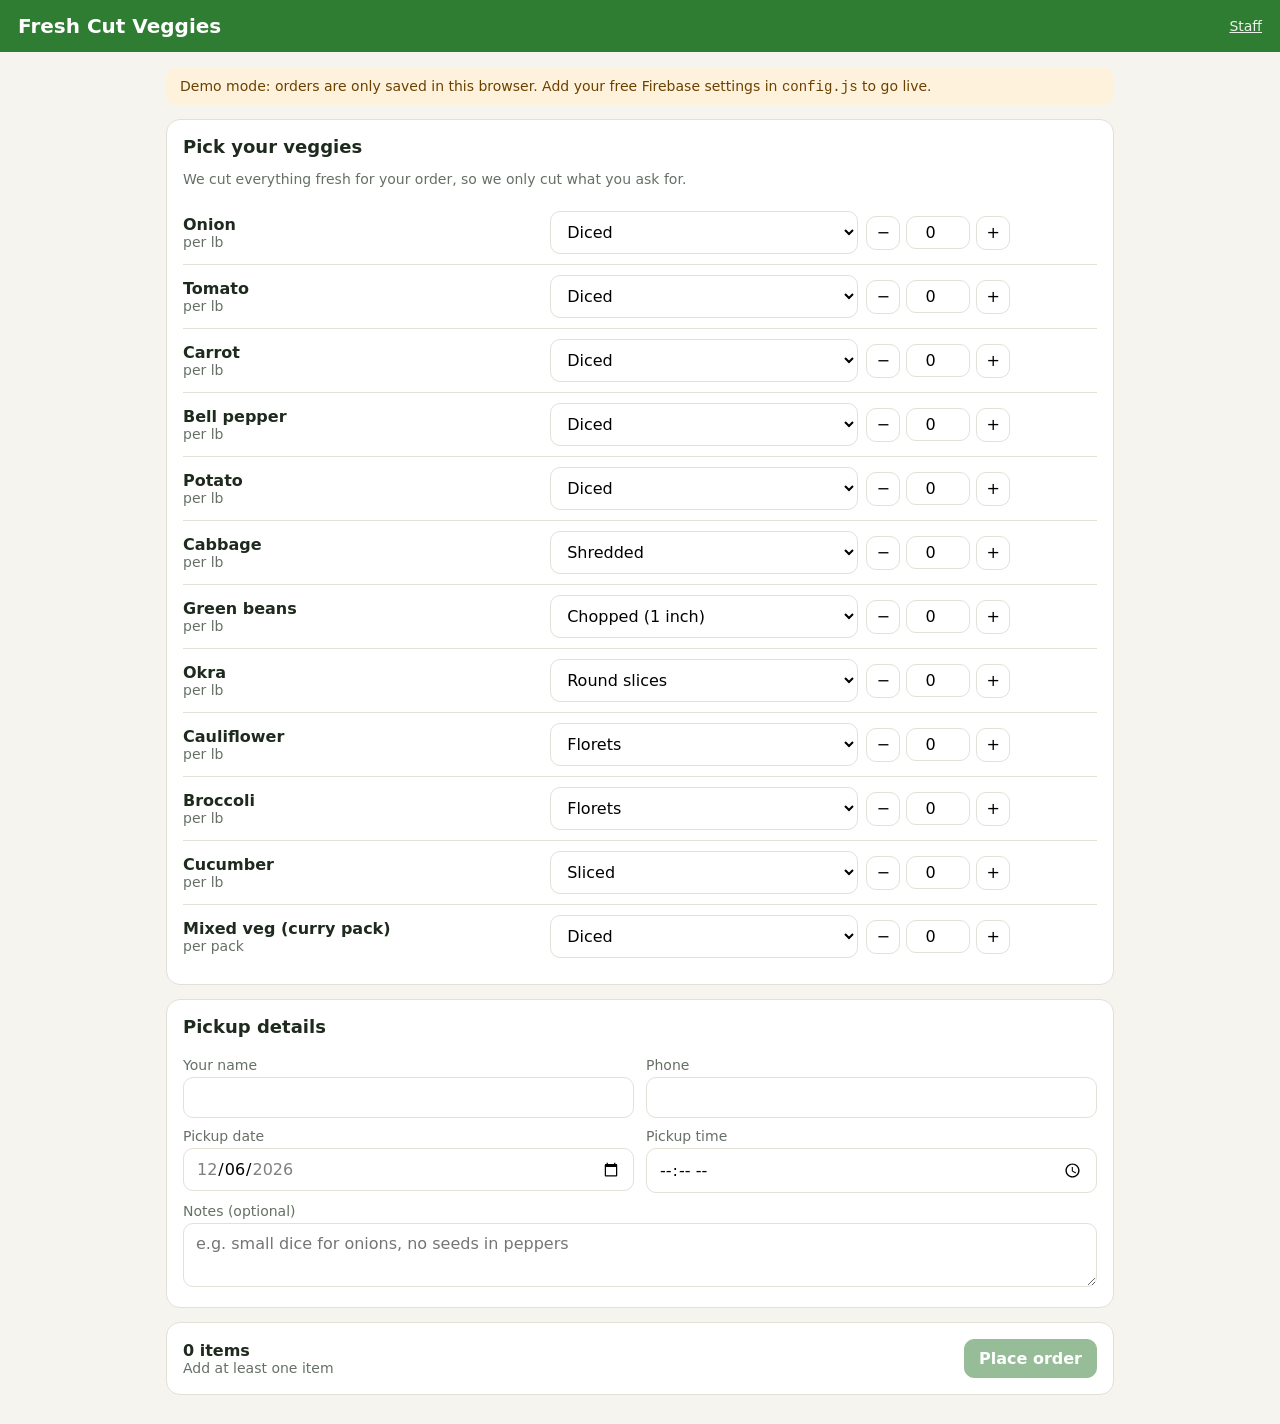
==== index.html @ 7a9d98bd "Fresh Cut Veggies order app" ====
<!DOCTYPE html>
<html lang="en">
<head>
<meta charset="utf-8">
<meta name="viewport" content="width=device-width,initial-scale=1">
<title>Order Fresh Cut Veggies</title>
<link rel="stylesheet" href="style.css">
</head>
<body>
<header>
  <h1 id="shopName">Fresh Cut Veggies</h1>
  <a href="kitchen.html">Staff</a>
</header>
<main>
  <div id="demo" class="banner hidden">Demo mode: orders are only saved in this browser. Add your free Firebase settings in <code>config.js</code> to go live.</div>

  <!-- ORDER FORM -->
  <section id="formView">
    <div class="card">
      <h2>Pick your veggies</h2>
      <p class="muted">We cut everything fresh for your order, so we only cut what you ask for.</p>
      <div id="menu"></div>
    </div>

    <div class="card">
      <h2>Pickup details</h2>
      <div class="row">
        <div><label for="name">Your name</label><input id="name" maxlength="60" autocomplete="name"></div>
        <div><label for="phone">Phone</label><input id="phone" maxlength="20" inputmode="tel" autocomplete="tel"></div>
      </div>
      <div class="row">
        <div><label for="date">Pickup date</label><input id="date" type="date"></div>
        <div><label for="time">Pickup time</label><input id="time" type="time" step="900"></div>
      </div>
      <label for="notes">Notes (optional)</label>
      <textarea id="notes" maxlength="300" placeholder="e.g. small dice for onions, no seeds in peppers"></textarea>
    </div>

    <div class="card total">
      <div><b id="count">0 items</b><div class="muted" id="hint">Add at least one item</div></div>
      <button class="primary" id="submit" disabled>Place order</button>
    </div>
    <div class="err" id="err"></div>
  </section>

  <!-- CONFIRMATION / STATUS -->
  <section id="statusView" class="hidden">
    <div class="card" style="text-align:center">
      <p class="muted">Your pickup code</p>
      <div class="code" id="code">----</div>
      <p><span class="pill" id="status">New</span></p>
      <p id="when" class="muted"></p>
      <p class="muted">Keep this page open or bookmark it to see when your order is ready.</p>
    </div>
    <div class="card">
      <h2>Your order</h2>
      <ul id="summary"></ul>
      <div class="actions" style="display:flex;gap:8px;flex-wrap:wrap">
        <button class="danger" id="cancel">Cancel order</button>
        <button id="another">Place another order</button>
      </div>
    </div>
  </section>
</main>

<script type="module">
import * as S from "./store.js";
import { SHOP } from "./config.js";

const $ = id => document.getElementById(id);
const LABEL = { new: "Received", prepping: "Being cut", ready: "Ready for pickup", done: "Picked up", cancelled: "Cancelled" };
let menu = [], cart = {}; // key "i|cut" -> qty

await S.init();
if (S.getMode() === "demo") $("demo").classList.remove("hidden");
$("shopName").textContent = SHOP.name;
document.title = "Order – " + SHOP.name;

// date limits
const today = new Date();
const max = new Date(); max.setDate(max.getDate() + SHOP.maxDaysAhead);
$("date").min = S.todayStr(today); $("date").max = S.todayStr(max); $("date").value = S.todayStr(today);
$("time").min = SHOP.openTime; $("time").max = SHOP.closeTime;

// restore customer's details
try { const me = JSON.parse(localStorage.getItem("cv_me") || "{}"); $("name").value = me.name || ""; $("phone").value = me.phone || ""; } catch {}

// if an order id is in the URL, show its status
const existing = location.hash.slice(1);
if (existing) showStatus(existing); else loadMenu();

async function loadMenu() {
  menu = (await S.getMenu()).filter(m => m.available !== false);
  const box = $("menu");
  box.innerHTML = "";
  if (!menu.length) { box.innerHTML = '<p class="muted">No items available right now.</p>'; return; }
  menu.forEach((m, i) => {
    const row = document.createElement("div");
    row.className = "veg";
    const name = document.createElement("div");
    name.innerHTML = `<div class="name"></div><div class="muted">per ${m.unit}</div>`;
    name.querySelector(".name").textContent = m.name;
    const cut = document.createElement("select");
    cut.setAttribute("aria-label", m.name + " cut");
    m.cuts.forEach(c => { const o = document.createElement("option"); o.textContent = c; cut.appendChild(o); });
    const q = document.createElement("div");
    q.className = "qty";
    const step = m.unit === "lb" ? 0.5 : 1;
    q.innerHTML = `<button type="button" aria-label="less">−</button><input type="number" min="0" step="${step}" value="0" aria-label="${m.name} quantity"><button type="button" aria-label="more">+</button>`;
    const [minus, input, plus] = q.children;
    let lastKey = `${i}|${cut.value}`;
    const sync = () => {
      let v = Math.max(0, Math.round((parseFloat(input.value) || 0) / step) * step);
      input.value = v;
      delete cart[lastKey];
      lastKey = `${i}|${cut.value}`;
      if (v > 0) cart[lastKey] = v;
      updateTotal();
    };
    minus.onclick = () => { input.value = (parseFloat(input.value) || 0) - step; sync(); };
    plus.onclick = () => { input.value = (parseFloat(input.value) || 0) + step; sync(); };
    input.onchange = sync; cut.onchange = sync;
    row.append(name, cut, q);
    box.appendChild(row);
  });
}

function updateTotal() {
  const n = Object.keys(cart).length;
  $("count").textContent = n === 1 ? "1 item" : `${n} items`;
  $("hint").textContent = n ? "We'll start cutting when we receive it" : "Add at least one item";
  $("submit").disabled = n === 0;
}

function validate() {
  const name = $("name").value.trim(), phone = $("phone").value.trim();
  const date = $("date").value, time = $("time").value;
  if (!name) return "Please enter your name.";
  if (phone.replace(/\D/g, "").length < 7) return "Please enter a phone number we can call.";
  if (!date || !time) return "Please choose a pickup date and time.";
  if (time < SHOP.openTime || time > SHOP.closeTime) return `Pickup time must be between ${SHOP.openTime} and ${SHOP.closeTime}.`;
  const when = new Date(`${date}T${time}`);
  if (when - new Date() < SHOP.minLeadMinutes * 60000) return `Please give us at least ${SHOP.minLeadMinutes} minutes to cut your order.`;
  return null;
}

$("submit").onclick = async () => {
  const e = validate();
  $("err").textContent = e || "";
  if (e) return;
  $("submit").disabled = true; $("submit").textContent = "Sending…";
  const items = Object.entries(cart).map(([k, qty]) => {
    const [i, cut] = [Number(k.split("|")[0]), k.split("|").slice(1).join("|")];
    return { veg: menu[i].name, cut, qty, unit: menu[i].unit };
  });
  const order = {
    name: $("name").value.trim(), phone: $("phone").value.trim(),
    pickupDate: $("date").value, pickupTime: $("time").value,
    notes: $("notes").value.trim(), items
  };
  try {
    localStorage.setItem("cv_me", JSON.stringify({ name: order.name, phone: order.phone }));
    try { if ("Notification" in window && Notification.permission === "default") Notification.requestPermission(); } catch {}
    const { id, code } = await S.placeOrder(order);
    S.notifyOwner({ ...order, code }, id);
    location.hash = id;
    showStatus(id);
  } catch (err) {
    $("err").textContent = "Couldn't send your order. Please try again or call the store.";
    $("submit").disabled = false; $("submit").textContent = "Place order";
  }
};

let unwatch = null;
function showStatus(id) {
  $("formView").classList.add("hidden");
  $("statusView").classList.remove("hidden");
  unwatch && unwatch();
  let lastStatus = null;
  unwatch = S.watchOrder(id, o => {
    if (o && lastStatus && lastStatus !== "ready" && o.status === "ready") {
      document.title = "✅ Ready – " + SHOP.name;
      try { new Notification("Your cut veggies are ready!", { body: `Pickup code ${o.code}` }); } catch {}
      try { navigator.vibrate && navigator.vibrate(200); } catch {}
    }
    if (o) lastStatus = o.status;
    if (!o) { $("code").textContent = "----"; $("status").textContent = "Order not found"; $("status").className = "pill s-cancelled"; $("cancel").classList.add("hidden"); return; }
    $("code").textContent = o.code;
    $("status").textContent = LABEL[o.status] || o.status;
    $("status").className = "pill s-" + o.status;
    $("when").textContent = `Pickup ${o.pickupDate} at ${o.pickupTime} · ${o.name}`;
    const ul = $("summary"); ul.innerHTML = "";
    o.items.forEach(it => { const li = document.createElement("li"); li.textContent = `${it.veg} – ${it.cut} – ${it.qty} ${it.unit}`; ul.appendChild(li); });
    if (o.notes) { const li = document.createElement("li"); li.textContent = "Note: " + o.notes; ul.appendChild(li); }
    $("cancel").classList.toggle("hidden", o.status !== "new");
  });
  $("cancel").onclick = async () => {
    $("cancel").disabled = true;
    try { await S.cancelOrder(id); } catch { $("cancel").disabled = false; }
  };
}

$("another").onclick = () => { history.replaceState(null, "", location.pathname); location.reload(); };
</script>
</body>
</html>
---- style.css ----
:root{
  --bg:#f6f4ee; --card:#fff; --ink:#1f2a1f; --muted:#667066; --line:#e3e0d6;
  --green:#2f7d32; --green-2:#e7f2e3; --amber:#b26a00; --amber-2:#fff2dc;
  --blue:#1f5fa8; --blue-2:#e5effb; --red:#b3261e; --red-2:#fbe9e7; --r:14px;
}
*{box-sizing:border-box}
body{margin:0;font-family:system-ui,-apple-system,"Segoe UI",Roboto,sans-serif;background:var(--bg);color:var(--ink);font-size:16px}
header{background:var(--green);color:#fff;padding:14px 18px;display:flex;align-items:center;justify-content:space-between;gap:12px;flex-wrap:wrap}
header h1{font-size:20px;margin:0}
header a,header button.link{color:#fff;opacity:.9;font-size:14px;background:none;border:0;cursor:pointer;text-decoration:underline}
main{max-width:980px;margin:0 auto;padding:16px}
.card{background:var(--card);border:1px solid var(--line);border-radius:var(--r);padding:16px;margin-bottom:14px}
h2{font-size:18px;margin:0 0 10px}
label{display:block;font-size:14px;color:var(--muted);margin:10px 0 4px}
input,select,textarea{width:100%;padding:10px 12px;border:1px solid var(--line);border-radius:10px;font:inherit;background:#fff}
textarea{min-height:64px}
.row{display:grid;grid-template-columns:1fr 1fr;gap:12px}
@media (max-width:620px){.row{grid-template-columns:1fr}}
button{font:inherit;cursor:pointer;border-radius:10px;border:1px solid var(--line);background:#fff;padding:9px 14px}
button.primary{background:var(--green);color:#fff;border-color:var(--green);font-weight:600}
button.danger{color:var(--red);border-color:#e9c4c0}
a.btnlink{display:inline-block;text-decoration:none;color:var(--ink);border:1px solid var(--line);border-radius:10px;padding:9px 14px;background:#fff}
button:disabled{opacity:.5;cursor:not-allowed}
.muted{color:var(--muted);font-size:14px}
.banner{padding:10px 14px;border-radius:10px;background:var(--amber-2);color:#6b4100;font-size:14px;margin-bottom:14px}
.veg{display:grid;grid-template-columns:1.4fr 1.2fr .9fr;gap:8px;align-items:center;padding:10px 0;border-bottom:1px solid var(--line)}
.veg:last-child{border-bottom:0}
.veg .name{font-weight:600}
.qty{display:flex;align-items:center;gap:6px}
.qty button{width:34px;height:34px;padding:0}
.qty input{width:64px;text-align:center;padding:6px}
.total{display:flex;justify-content:space-between;align-items:center;gap:12px;flex-wrap:wrap}
.pill{display:inline-block;padding:3px 10px;border-radius:999px;font-size:13px;font-weight:600}
.s-new{background:var(--amber-2);color:var(--amber)}
.s-prepping{background:var(--blue-2);color:var(--blue)}
.s-ready{background:var(--green-2);color:var(--green)}
.s-done{background:#eee;color:#555}
.s-cancelled{background:var(--red-2);color:var(--red)}
.code{font-size:40px;font-weight:800;letter-spacing:6px;color:var(--green)}
.err{color:var(--red);font-size:14px;margin-top:8px}
/* kitchen */
.toolbar{display:flex;gap:10px;align-items:end;flex-wrap:wrap}
.toolbar>div{min-width:160px}
.stats{display:grid;grid-template-columns:repeat(4,1fr);gap:10px}
.stat{background:var(--card);border:1px solid var(--line);border-radius:var(--r);padding:12px}
.stat b{display:block;font-size:26px}
@media (max-width:620px){.stats{grid-template-columns:repeat(2,1fr)}}
table{width:100%;border-collapse:collapse}
th,td{text-align:left;padding:8px;border-bottom:1px solid var(--line);font-size:15px}
th{color:var(--muted);font-weight:600;font-size:13px}
td.num{font-weight:700;font-variant-numeric:tabular-nums}
.order{border:1px solid var(--line);border-radius:12px;padding:12px;margin-bottom:10px;background:#fff}
.order.flash{animation:flash 1.2s ease 3}
@keyframes flash{50%{background:var(--amber-2)}}
.order .top{display:flex;justify-content:space-between;gap:8px;flex-wrap:wrap;align-items:center}
.order ul{margin:8px 0;padding-left:18px}
.order .actions{display:flex;gap:8px;flex-wrap:wrap}
.tabs{display:flex;gap:6px;flex-wrap:wrap;margin-bottom:10px}
.tabs button.on{background:var(--ink);color:#fff;border-color:var(--ink)}
.toast{position:fixed;right:16px;bottom:16px;background:var(--ink);color:#fff;padding:12px 16px;border-radius:12px;box-shadow:0 6px 20px rgba(0,0,0,.2);display:none;z-index:9}
.menu-row{display:grid;grid-template-columns:1.2fr .6fr 2fr auto auto;gap:8px;align-items:center;margin-bottom:8px}
@media (max-width:720px){.menu-row{grid-template-columns:1fr 1fr}}
.hidden{display:none!important}
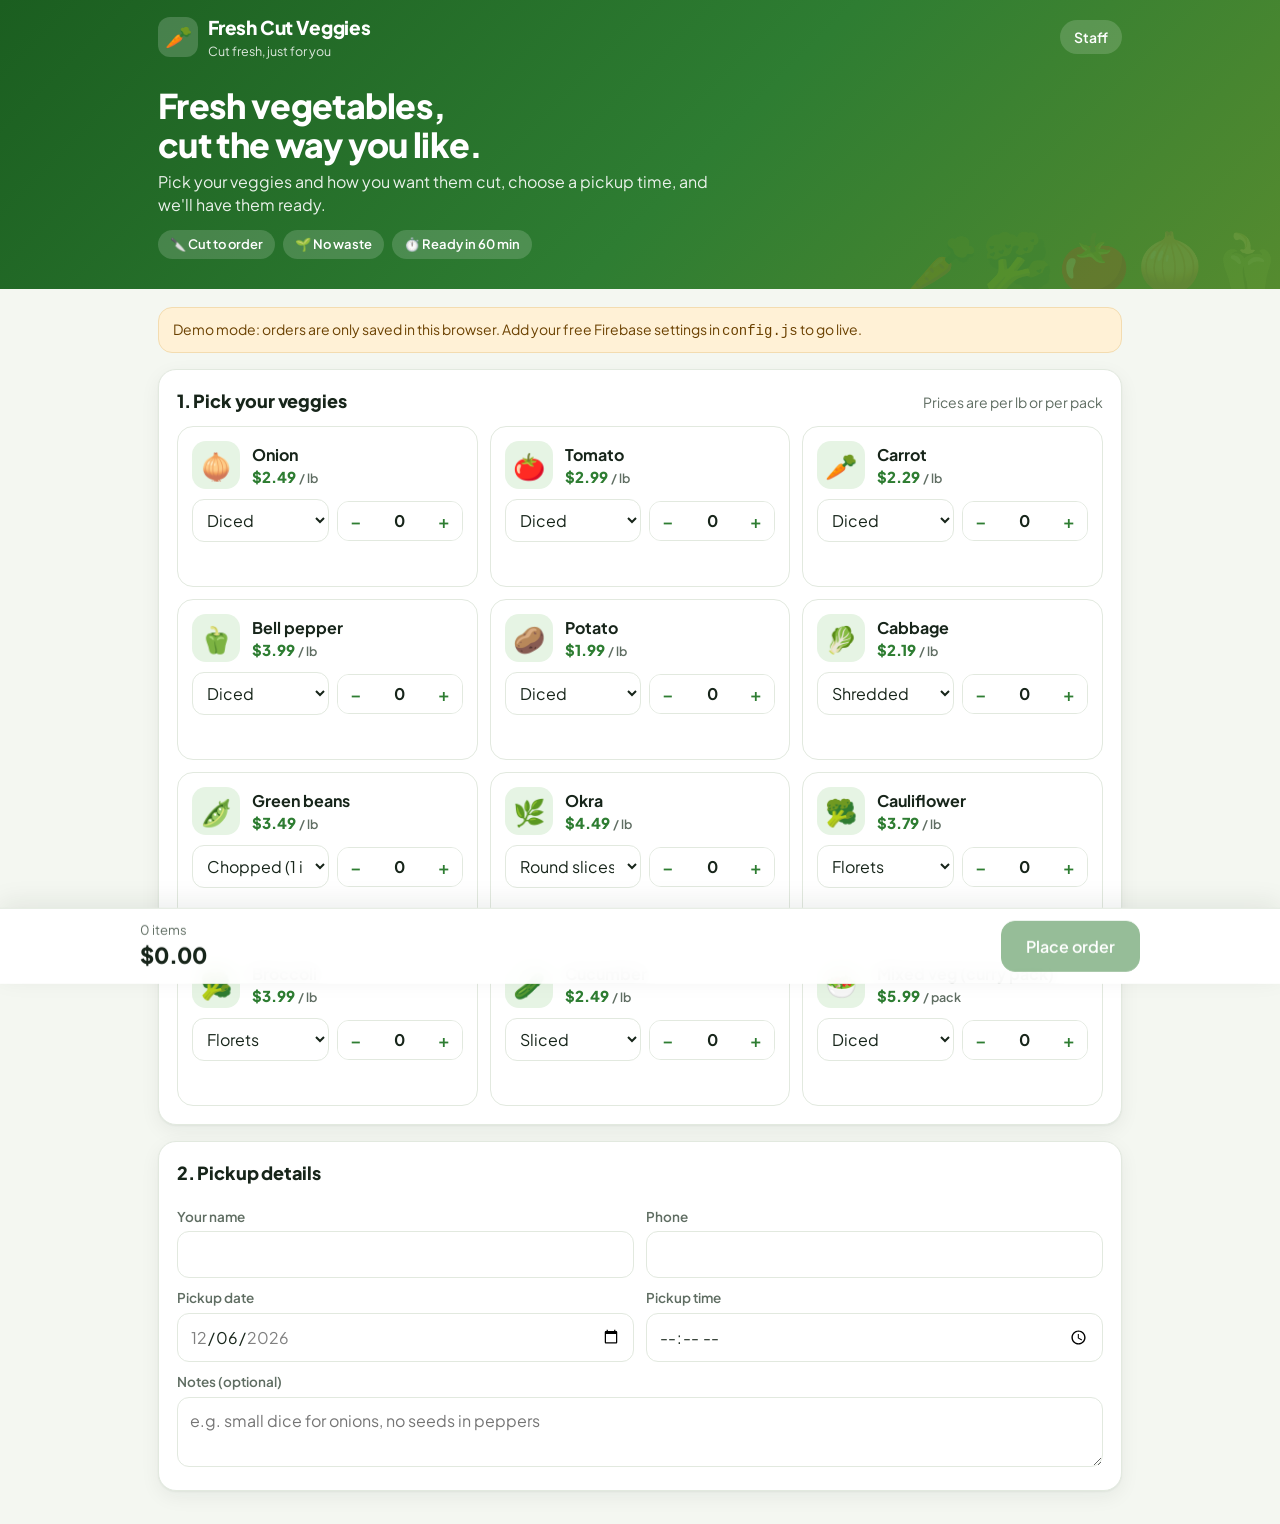
==== commit 78c4abae: "Add prices per lb, order totals, staff price editor and new design" ====
--- a/index.html
+++ b/index.html
@@ -2,14 +2,25 @@
 <html lang="en">
 <head>
 <meta charset="utf-8">
-<meta name="viewport" content="width=device-width,initial-scale=1">
+<meta name="viewport" content="width=device-width,initial-scale=1,viewport-fit=cover">
+<meta name="theme-color" content="#2e7d32">
 <title>Order Fresh Cut Veggies</title>
+<link rel="preconnect" href="https://fonts.googleapis.com">
+<link rel="preconnect" href="https://fonts.gstatic.com" crossorigin>
+<link href="https://fonts.googleapis.com/css2?family=Plus+Jakarta+Sans:wght@400;600;700;800&display=swap" rel="stylesheet">
 <link rel="stylesheet" href="style.css">
 </head>
 <body>
 <header>
-  <h1 id="shopName">Fresh Cut Veggies</h1>
-  <a href="kitchen.html">Staff</a>
+  <div class="bar">
+    <div class="brand"><div class="logo">🥕</div><div><h1 id="shopName">Fresh Cut Veggies</h1><div class="sub">Cut fresh, just for you</div></div></div>
+    <a href="kitchen.html">Staff</a>
+  </div>
+  <div class="hero" id="hero">
+    <h2>Fresh vegetables,<br>cut the way you like.</h2>
+    <p>Pick your veggies and how you want them cut, choose a pickup time, and we'll have them ready.</p>
+    <div class="chips"><span>🔪 Cut to order</span><span>🌱 No waste</span><span id="leadChip">⏱️ Ready in 60 min</span></div>
+  </div>
 </header>
 <main>
   <div id="demo" class="banner hidden">Demo mode: orders are only saved in this browser. Add your free Firebase settings in <code>config.js</code> to go live.</div>
@@ -17,13 +28,12 @@
   <!-- ORDER FORM -->
   <section id="formView">
     <div class="card">
-      <h2>Pick your veggies</h2>
-      <p class="muted">We cut everything fresh for your order, so we only cut what you ask for.</p>
-      <div id="menu"></div>
+      <div class="section-title"><h2>1. Pick your veggies</h2><span class="muted">Prices are per lb or per pack</span></div>
+      <div id="menu" class="menu-grid"></div>
     </div>
 
     <div class="card">
-      <h2>Pickup details</h2>
+      <h2>2. Pickup details</h2>
       <div class="row">
         <div><label for="name">Your name</label><input id="name" maxlength="60" autocomplete="name"></div>
         <div><label for="phone">Phone</label><input id="phone" maxlength="20" inputmode="tel" autocomplete="tel"></div>
@@ -36,9 +46,10 @@
       <textarea id="notes" maxlength="300" placeholder="e.g. small dice for onions, no seeds in peppers"></textarea>
     </div>
 
-    <div class="card total">
-      <div><b id="count">0 items</b><div class="muted" id="hint">Add at least one item</div></div>
-      <button class="primary" id="submit" disabled>Place order</button>
+    <div class="card" id="reviewCard">
+      <h2>3. Your order</h2>
+      <table class="bill"><tbody id="review"></tbody></table>
+      <p class="muted" style="margin:10px 0 0">You pay at pickup.</p>
     </div>
     <div class="err" id="err"></div>
   </section>
@@ -46,16 +57,18 @@
   <!-- CONFIRMATION / STATUS -->
   <section id="statusView" class="hidden">
     <div class="card" style="text-align:center">
-      <p class="muted">Your pickup code</p>
+      <p class="muted" style="margin:0 0 4px">Your pickup code</p>
       <div class="code" id="code">----</div>
-      <p><span class="pill" id="status">New</span></p>
+      <div><span class="pill" id="status">New</span></div>
+      <div class="steps" id="steps"><span data-s="new">Received</span><span data-s="prepping">Cutting</span><span data-s="ready">Ready</span><span data-s="done">Picked up</span></div>
       <p id="when" class="muted"></p>
       <p class="muted">Keep this page open or bookmark it to see when your order is ready.</p>
     </div>
     <div class="card">
       <h2>Your order</h2>
-      <ul id="summary"></ul>
-      <div class="actions" style="display:flex;gap:8px;flex-wrap:wrap">
+      <table class="bill"><tbody id="summary"></tbody></table>
+      <p class="muted" id="sumNote"></p>
+      <div style="display:flex;gap:8px;flex-wrap:wrap;margin-top:12px">
         <button class="danger" id="cancel">Cancel order</button>
         <button id="another">Place another order</button>
       </div>
@@ -63,18 +76,27 @@
   </section>
 </main>
 
+<div class="cartbar" id="cartbar">
+  <div class="in">
+    <div><div class="sum" id="count">0 items</div><div class="amt" id="total">$0.00</div></div>
+    <button class="primary big" id="submit" disabled>Place order</button>
+  </div>
+</div>
+
 <script type="module">
 import * as S from "./store.js";
 import { SHOP } from "./config.js";
 
 const $ = id => document.getElementById(id);
 const LABEL = { new: "Received", prepping: "Being cut", ready: "Ready for pickup", done: "Picked up", cancelled: "Cancelled" };
-let menu = [], cart = {}; // key "i|cut" -> qty
+const ORDER = ["new", "prepping", "ready", "done"];
+let menu = [], cart = {}; // row index -> { cut, qty }
 
 await S.init();
 if (S.getMode() === "demo") $("demo").classList.remove("hidden");
 $("shopName").textContent = SHOP.name;
 document.title = "Order – " + SHOP.name;
+$("leadChip").textContent = `⏱️ Ready in ${SHOP.minLeadMinutes} min`;
 
 // date limits
 const today = new Date();
@@ -95,41 +117,74 @@
   box.innerHTML = "";
   if (!menu.length) { box.innerHTML = '<p class="muted">No items available right now.</p>'; return; }
   menu.forEach((m, i) => {
-    const row = document.createElement("div");
-    row.className = "veg";
-    const name = document.createElement("div");
-    name.innerHTML = `<div class="name"></div><div class="muted">per ${m.unit}</div>`;
-    name.querySelector(".name").textContent = m.name;
-    const cut = document.createElement("select");
+    const card = document.createElement("div");
+    card.className = "veg";
+    card.innerHTML = `<div class="head"><div class="icon"></div><div><div class="name"></div><div class="price"><span class="p"></span> <small></small></div></div></div>
+      <div class="controls"><select></select><div class="qty"><button type="button" aria-label="less">−</button><input type="number" min="0" value="0"><button type="button" aria-label="more">+</button></div></div>
+      <div class="line"><span class="lq"></span><b class="lt"></b></div>`;
+    card.querySelector(".icon").textContent = S.vegIcon(m.name);
+    card.querySelector(".name").textContent = m.name;
+    card.querySelector(".p").textContent = S.money(m.price);
+    card.querySelector("small").textContent = "/ " + m.unit;
+    const cut = card.querySelector("select");
     cut.setAttribute("aria-label", m.name + " cut");
     m.cuts.forEach(c => { const o = document.createElement("option"); o.textContent = c; cut.appendChild(o); });
-    const q = document.createElement("div");
-    q.className = "qty";
-    const step = m.unit === "lb" ? 0.5 : 1;
-    q.innerHTML = `<button type="button" aria-label="less">−</button><input type="number" min="0" step="${step}" value="0" aria-label="${m.name} quantity"><button type="button" aria-label="more">+</button>`;
-    const [minus, input, plus] = q.children;
-    let lastKey = `${i}|${cut.value}`;
+    const [minus, input, plus] = card.querySelector(".qty").children;
+    const step = m.unit === "lb" || m.unit === "kg" ? 0.5 : 1;
+    input.step = step; input.setAttribute("aria-label", m.name + " quantity");
     const sync = () => {
-      let v = Math.max(0, Math.round((parseFloat(input.value) || 0) / step) * step);
+      const v = Math.max(0, Math.round((parseFloat(input.value) || 0) / step) * step);
       input.value = v;
-      delete cart[lastKey];
-      lastKey = `${i}|${cut.value}`;
-      if (v > 0) cart[lastKey] = v;
+      if (v > 0) cart[i] = { cut: cut.value, qty: v }; else delete cart[i];
+      card.classList.toggle("picked", v > 0);
+      card.querySelector(".lq").textContent = v > 0 ? `${v} ${m.unit} × ${S.money(m.price)}` : "";
+      card.querySelector(".lt").textContent = v > 0 ? S.money(v * m.price) : "";
       updateTotal();
     };
     minus.onclick = () => { input.value = (parseFloat(input.value) || 0) - step; sync(); };
     plus.onclick = () => { input.value = (parseFloat(input.value) || 0) + step; sync(); };
     input.onchange = sync; cut.onchange = sync;
-    row.append(name, cut, q);
-    box.appendChild(row);
-  });
+    box.appendChild(card);
+  });
+  updateTotal();
+}
+
+function cartItems() {
+  return Object.entries(cart).map(([i, c]) => {
+    const m = menu[i];
+    return { veg: m.name, cut: c.cut, qty: c.qty, unit: m.unit, price: S.round2(m.price), lineTotal: S.round2(c.qty * m.price) };
+  });
+}
+
+function fillBill(tbody, items, total) {
+  tbody.innerHTML = "";
+  items.forEach(it => {
+    const tr = document.createElement("tr");
+    const a = document.createElement("td"), b = document.createElement("td");
+    a.innerHTML = `<div></div><div class="muted"></div>`;
+    a.firstChild.textContent = `${S.vegIcon(it.veg)} ${it.veg} – ${it.cut}`;
+    a.lastChild.textContent = it.price != null ? `${it.qty} ${it.unit} × ${S.money(it.price)}` : `${it.qty} ${it.unit}`;
+    b.textContent = it.lineTotal != null ? S.money(it.lineTotal) : "";
+    tr.append(a, b); tbody.appendChild(tr);
+  });
+  if (total != null) {
+    const tr = document.createElement("tr"); tr.className = "total";
+    tr.innerHTML = "<td>Total</td><td></td>"; tr.lastChild.textContent = S.money(total);
+    tbody.appendChild(tr);
+  }
 }
 
 function updateTotal() {
-  const n = Object.keys(cart).length;
+  const items = cartItems();
+  const n = items.length;
+  const total = S.round2(items.reduce((s, it) => s + it.lineTotal, 0));
   $("count").textContent = n === 1 ? "1 item" : `${n} items`;
-  $("hint").textContent = n ? "We'll start cutting when we receive it" : "Add at least one item";
+  $("total").textContent = S.money(total);
   $("submit").disabled = n === 0;
+  $("cartbar").classList.toggle("show", n > 0);
+  document.body.classList.toggle("has-cart", n > 0);
+  $("reviewCard").classList.toggle("hidden", n === 0);
+  fillBill($("review"), items, total);
 }
 
 function validate() {
@@ -147,16 +202,15 @@
 $("submit").onclick = async () => {
   const e = validate();
   $("err").textContent = e || "";
-  if (e) return;
+  if (e) { $("err").scrollIntoView({ block: "center", behavior: "smooth" }); return; }
   $("submit").disabled = true; $("submit").textContent = "Sending…";
-  const items = Object.entries(cart).map(([k, qty]) => {
-    const [i, cut] = [Number(k.split("|")[0]), k.split("|").slice(1).join("|")];
-    return { veg: menu[i].name, cut, qty, unit: menu[i].unit };
-  });
+  const items = cartItems();
   const order = {
     name: $("name").value.trim(), phone: $("phone").value.trim(),
     pickupDate: $("date").value, pickupTime: $("time").value,
-    notes: $("notes").value.trim(), items
+    notes: $("notes").value.trim(), items,
+    total: S.round2(items.reduce((s, it) => s + it.lineTotal, 0)),
+    currency: SHOP.currency || "USD"
   };
   try {
     localStorage.setItem("cv_me", JSON.stringify({ name: order.name, phone: order.phone }));
@@ -174,7 +228,11 @@
 let unwatch = null;
 function showStatus(id) {
   $("formView").classList.add("hidden");
+  $("hero").classList.add("hidden");
+  $("cartbar").classList.remove("show");
+  document.body.classList.remove("has-cart");
   $("statusView").classList.remove("hidden");
+  window.scrollTo(0, 0);
   unwatch && unwatch();
   let lastStatus = null;
   unwatch = S.watchOrder(id, o => {
@@ -184,14 +242,16 @@
       try { navigator.vibrate && navigator.vibrate(200); } catch {}
     }
     if (o) lastStatus = o.status;
-    if (!o) { $("code").textContent = "----"; $("status").textContent = "Order not found"; $("status").className = "pill s-cancelled"; $("cancel").classList.add("hidden"); return; }
+    if (!o) { $("code").textContent = "----"; $("status").textContent = "Order not found"; $("status").className = "pill s-cancelled"; $("cancel").classList.add("hidden"); $("steps").classList.add("hidden"); return; }
     $("code").textContent = o.code;
     $("status").textContent = LABEL[o.status] || o.status;
     $("status").className = "pill s-" + o.status;
+    const at = ORDER.indexOf(o.status);
+    $("steps").classList.toggle("hidden", at < 0);
+    [...$("steps").children].forEach(s => s.classList.toggle("on", ORDER.indexOf(s.dataset.s) <= at));
     $("when").textContent = `Pickup ${o.pickupDate} at ${o.pickupTime} · ${o.name}`;
-    const ul = $("summary"); ul.innerHTML = "";
-    o.items.forEach(it => { const li = document.createElement("li"); li.textContent = `${it.veg} – ${it.cut} – ${it.qty} ${it.unit}`; ul.appendChild(li); });
-    if (o.notes) { const li = document.createElement("li"); li.textContent = "Note: " + o.notes; ul.appendChild(li); }
+    fillBill($("summary"), o.items, o.total);
+    $("sumNote").textContent = (o.notes ? "Note: " + o.notes + " · " : "") + (o.total != null ? "Pay at pickup." : "");
     $("cancel").classList.toggle("hidden", o.status !== "new");
   });
   $("cancel").onclick = async () => {
--- a/style.css
+++ b/style.css
@@ -1,63 +1,140 @@
 :root{
-  --bg:#f6f4ee; --card:#fff; --ink:#1f2a1f; --muted:#667066; --line:#e3e0d6;
-  --green:#2f7d32; --green-2:#e7f2e3; --amber:#b26a00; --amber-2:#fff2dc;
-  --blue:#1f5fa8; --blue-2:#e5effb; --red:#b3261e; --red-2:#fbe9e7; --r:14px;
+  --bg:#f4f7f1; --card:#fff; --ink:#17251a; --muted:#5f6d62; --line:#e2e9df;
+  --green:#2e7d32; --green-d:#1b5e20; --green-2:#e6f4e4; --lime:#9ccc65;
+  --amber:#a15c00; --amber-2:#fff1d6; --blue:#1f5fa8; --blue-2:#e4eefb;
+  --red:#b3261e; --red-2:#fbe8e6; --r:18px;
+  --shadow:0 1px 2px rgba(23,37,26,.05),0 6px 20px rgba(23,37,26,.06);
+  --font:"Plus Jakarta Sans",system-ui,-apple-system,"Segoe UI",Roboto,sans-serif;
 }
 *{box-sizing:border-box}
-body{margin:0;font-family:system-ui,-apple-system,"Segoe UI",Roboto,sans-serif;background:var(--bg);color:var(--ink);font-size:16px}
-header{background:var(--green);color:#fff;padding:14px 18px;display:flex;align-items:center;justify-content:space-between;gap:12px;flex-wrap:wrap}
-header h1{font-size:20px;margin:0}
-header a,header button.link{color:#fff;opacity:.9;font-size:14px;background:none;border:0;cursor:pointer;text-decoration:underline}
-main{max-width:980px;margin:0 auto;padding:16px}
-.card{background:var(--card);border:1px solid var(--line);border-radius:var(--r);padding:16px;margin-bottom:14px}
-h2{font-size:18px;margin:0 0 10px}
-label{display:block;font-size:14px;color:var(--muted);margin:10px 0 4px}
-input,select,textarea{width:100%;padding:10px 12px;border:1px solid var(--line);border-radius:10px;font:inherit;background:#fff}
-textarea{min-height:64px}
+html{-webkit-text-size-adjust:100%}
+body{margin:0;font-family:var(--font);background:var(--bg);color:var(--ink);font-size:16px;line-height:1.45}
+body.has-cart{padding-bottom:96px}
+
+/* header */
+header{background:linear-gradient(135deg,#1b5e20 0%,#2e7d32 55%,#558b2f 100%);color:#fff;position:relative;overflow:hidden}
+header::after{content:"🥕🥦🍅🧅🫑";position:absolute;right:-6px;bottom:-14px;font-size:58px;opacity:.13;letter-spacing:4px;pointer-events:none;white-space:nowrap}
+.bar{max-width:1000px;margin:0 auto;padding:14px 18px;display:flex;align-items:center;justify-content:space-between;gap:12px;position:relative;z-index:1}
+.brand{display:flex;align-items:center;gap:10px}
+.logo{width:40px;height:40px;border-radius:12px;background:rgba(255,255,255,.18);display:grid;place-items:center;font-size:22px}
+header h1{font-size:19px;margin:0;font-weight:800;letter-spacing:-.01em}
+header .sub{font-size:12.5px;opacity:.85}
+header a,header button.link{color:#fff;font-size:14px;background:rgba(255,255,255,.16);border:0;border-radius:999px;padding:7px 14px;cursor:pointer;text-decoration:none;font-weight:600}
+header a:hover,header button.link:hover{background:rgba(255,255,255,.26)}
+header a,header button.link{white-space:nowrap}
+@media (max-width:480px){header a,header button.link{padding:6px 10px;font-size:13px}header h1{font-size:17px}.logo{width:36px;height:36px;font-size:19px}}
+.hero{max-width:1000px;margin:0 auto;padding:6px 18px 30px;position:relative;z-index:1}
+.hero h2{font-size:clamp(24px,5vw,34px);margin:6px 0 6px;font-weight:800;letter-spacing:-.02em;line-height:1.15}
+.hero p{margin:0;opacity:.9;max-width:560px}
+.chips{display:flex;gap:8px;flex-wrap:wrap;margin-top:14px}
+.chips span{background:rgba(255,255,255,.16);border-radius:999px;padding:5px 12px;font-size:13px;font-weight:600}
+
+main{max-width:1000px;margin:0 auto;padding:18px}
+.card{background:var(--card);border:1px solid var(--line);border-radius:var(--r);padding:18px;margin-bottom:16px;box-shadow:var(--shadow);position:relative}
+h2{font-size:18px;margin:0 0 10px;font-weight:800;letter-spacing:-.01em}
+.section-title{display:flex;align-items:baseline;justify-content:space-between;gap:10px;flex-wrap:wrap;margin-bottom:12px}
+.section-title h2{margin:0}
+label{display:block;font-size:13.5px;color:var(--muted);margin:10px 0 5px;font-weight:600}
+input,select,textarea{width:100%;padding:11px 12px;border:1.5px solid var(--line);border-radius:12px;font:inherit;background:#fff;color:var(--ink);transition:border-color .15s,box-shadow .15s}
+input:focus,select:focus,textarea:focus{outline:0;border-color:var(--green);box-shadow:0 0 0 3px rgba(46,125,50,.15)}
+textarea{min-height:68px;resize:vertical}
 .row{display:grid;grid-template-columns:1fr 1fr;gap:12px}
 @media (max-width:620px){.row{grid-template-columns:1fr}}
-button{font:inherit;cursor:pointer;border-radius:10px;border:1px solid var(--line);background:#fff;padding:9px 14px}
-button.primary{background:var(--green);color:#fff;border-color:var(--green);font-weight:600}
-button.danger{color:var(--red);border-color:#e9c4c0}
-a.btnlink{display:inline-block;text-decoration:none;color:var(--ink);border:1px solid var(--line);border-radius:10px;padding:9px 14px;background:#fff}
-button:disabled{opacity:.5;cursor:not-allowed}
+button{font:inherit;cursor:pointer;border-radius:12px;border:1.5px solid var(--line);background:#fff;color:var(--ink);padding:9px 15px;font-weight:600;transition:transform .08s,background .15s,border-color .15s}
+button:hover{border-color:#c9d6c5}
+button:active{transform:scale(.97)}
+button.primary{background:var(--green);color:#fff;border-color:var(--green)}
+button.primary:hover{background:var(--green-d);border-color:var(--green-d)}
+button.danger{color:var(--red);border-color:#efcdc9}
+button.big{padding:13px 24px;font-size:16px;border-radius:14px}
+a.btnlink{display:inline-block;text-decoration:none;color:var(--ink);border:1.5px solid var(--line);border-radius:12px;padding:9px 15px;background:#fff;font-weight:600;font-size:15px}
+button:disabled{opacity:.5;cursor:not-allowed;transform:none}
 .muted{color:var(--muted);font-size:14px}
-.banner{padding:10px 14px;border-radius:10px;background:var(--amber-2);color:#6b4100;font-size:14px;margin-bottom:14px}
-.veg{display:grid;grid-template-columns:1.4fr 1.2fr .9fr;gap:8px;align-items:center;padding:10px 0;border-bottom:1px solid var(--line)}
-.veg:last-child{border-bottom:0}
-.veg .name{font-weight:600}
-.qty{display:flex;align-items:center;gap:6px}
-.qty button{width:34px;height:34px;padding:0}
-.qty input{width:64px;text-align:center;padding:6px}
-.total{display:flex;justify-content:space-between;align-items:center;gap:12px;flex-wrap:wrap}
-.pill{display:inline-block;padding:3px 10px;border-radius:999px;font-size:13px;font-weight:600}
+.banner{padding:11px 14px;border-radius:14px;background:var(--amber-2);color:#6b4100;font-size:14px;margin-bottom:16px;border:1px solid #f3dcb0}
+.err{color:var(--red);font-size:14px;margin-top:8px;font-weight:600}
+
+/* veggie cards (order page) */
+.menu-grid{display:grid;grid-template-columns:repeat(auto-fill,minmax(270px,1fr));gap:12px}
+.veg{border:1.5px solid var(--line);border-radius:16px;padding:14px;display:flex;flex-direction:column;gap:10px;transition:border-color .15s,background .15s,box-shadow .15s}
+.veg.picked{border-color:var(--green);background:#f7fcf5;box-shadow:0 0 0 3px rgba(46,125,50,.1)}
+.veg .head{display:flex;align-items:center;gap:12px}
+.veg .icon{width:48px;height:48px;border-radius:14px;background:var(--green-2);display:grid;place-items:center;font-size:26px;flex:none}
+.veg .name{font-weight:700;font-size:16px}
+.veg .price{color:var(--green);font-weight:800;font-size:15px}
+.veg .price small{color:var(--muted);font-weight:600}
+.veg .controls{display:flex;gap:8px;align-items:center}
+.veg .controls select{flex:1;padding:9px 10px}
+.veg .line{font-size:14px;color:var(--muted);display:flex;justify-content:space-between;min-height:20px}
+.veg .line b{color:var(--ink)}
+.qty{display:flex;align-items:center;border:1.5px solid var(--line);border-radius:12px;overflow:hidden;background:#fff;flex:none}
+.qty button{width:36px;height:38px;padding:0;border:0;border-radius:0;font-size:18px;color:var(--green)}
+.qty input{width:52px;text-align:center;padding:6px 2px;border:0;border-radius:0;box-shadow:none!important;font-weight:700;-moz-appearance:textfield}
+.qty input::-webkit-inner-spin-button,.qty input::-webkit-outer-spin-button{-webkit-appearance:none;margin:0}
+
+/* sticky cart bar */
+.cartbar{position:fixed;left:0;right:0;bottom:0;z-index:8;padding:12px 16px calc(12px + env(safe-area-inset-bottom));background:rgba(255,255,255,.94);backdrop-filter:blur(10px);border-top:1px solid var(--line);box-shadow:0 -6px 24px rgba(23,37,26,.08);transform:translateY(110%);transition:transform .25s ease}
+.cartbar.show{transform:none}
+.cartbar .in{max-width:1000px;margin:0 auto;display:flex;align-items:center;justify-content:space-between;gap:12px}
+.cartbar .sum{font-size:13px;color:var(--muted)}
+.cartbar .amt{font-size:22px;font-weight:800;color:var(--ink);letter-spacing:-.01em}
+
+/* bill / summary */
+.bill{width:100%;border-collapse:collapse}
+.bill td{padding:9px 4px;border-bottom:1px dashed var(--line);font-size:15px;vertical-align:top}
+.bill td:last-child{text-align:right;font-variant-numeric:tabular-nums;white-space:nowrap}
+.bill tr.total td{border-bottom:0;border-top:2px solid var(--ink);font-weight:800;font-size:18px;padding-top:12px}
+.bill .muted{font-size:13px}
+
+.pill{display:inline-block;padding:4px 11px;border-radius:999px;font-size:13px;font-weight:700}
 .s-new{background:var(--amber-2);color:var(--amber)}
 .s-prepping{background:var(--blue-2);color:var(--blue)}
 .s-ready{background:var(--green-2);color:var(--green)}
-.s-done{background:#eee;color:#555}
+.s-done{background:#eceeec;color:#555}
 .s-cancelled{background:var(--red-2);color:var(--red)}
-.code{font-size:40px;font-weight:800;letter-spacing:6px;color:var(--green)}
-.err{color:var(--red);font-size:14px;margin-top:8px}
+.code{font-size:46px;font-weight:800;letter-spacing:8px;color:var(--green);background:var(--green-2);display:inline-block;padding:8px 18px 8px 26px;border-radius:16px;margin:4px 0 10px}
+.steps{display:flex;justify-content:center;gap:6px;margin:14px 0 4px;flex-wrap:wrap}
+.steps span{font-size:12.5px;font-weight:700;padding:5px 10px;border-radius:999px;background:#eef1ec;color:#8a958c}
+.steps span.on{background:var(--green);color:#fff}
+
 /* kitchen */
-.toolbar{display:flex;gap:10px;align-items:end;flex-wrap:wrap}
-.toolbar>div{min-width:160px}
-.stats{display:grid;grid-template-columns:repeat(4,1fr);gap:10px}
-.stat{background:var(--card);border:1px solid var(--line);border-radius:var(--r);padding:12px}
-.stat b{display:block;font-size:26px}
-@media (max-width:620px){.stats{grid-template-columns:repeat(2,1fr)}}
+.toolbar{display:flex;gap:12px;align-items:end;flex-wrap:wrap}
+.toolbar>div{min-width:170px}
+.stats{display:grid;grid-template-columns:repeat(5,1fr);gap:12px;margin-bottom:16px}
+.stat{background:var(--card);border:1px solid var(--line);border-radius:var(--r);padding:14px;box-shadow:var(--shadow);border-top:4px solid var(--c,var(--line))}
+.stat b{display:block;font-size:26px;font-weight:800;margin-top:2px;font-variant-numeric:tabular-nums}
+.stat.money{--c:var(--green);background:linear-gradient(180deg,#f3faf1,#fff)}
+.stat.money b{color:var(--green)}
+@media (max-width:760px){.stats{grid-template-columns:repeat(2,1fr)}.stat.money{grid-column:1/-1}}
 table{width:100%;border-collapse:collapse}
-th,td{text-align:left;padding:8px;border-bottom:1px solid var(--line);font-size:15px}
-th{color:var(--muted);font-weight:600;font-size:13px}
-td.num{font-weight:700;font-variant-numeric:tabular-nums}
-.order{border:1px solid var(--line);border-radius:12px;padding:12px;margin-bottom:10px;background:#fff}
+th,td{text-align:left;padding:10px 8px;border-bottom:1px solid var(--line);font-size:15px}
+th{color:var(--muted);font-weight:700;font-size:12.5px;text-transform:uppercase;letter-spacing:.04em}
+td.num{font-weight:800;font-variant-numeric:tabular-nums}
+.orders-grid{display:grid;grid-template-columns:repeat(auto-fill,minmax(300px,1fr));gap:12px}
+.order{border:1.5px solid var(--line);border-radius:16px;padding:14px;background:#fff;display:flex;flex-direction:column;gap:8px;border-left:5px solid var(--c,var(--line))}
+.order.st-new{--c:#f0a830}.order.st-prepping{--c:#4a86d0}.order.st-ready{--c:#43a047}.order.st-done{--c:#bdbdbd}.order.st-cancelled{--c:#e57373}
 .order.flash{animation:flash 1.2s ease 3}
 @keyframes flash{50%{background:var(--amber-2)}}
-.order .top{display:flex;justify-content:space-between;gap:8px;flex-wrap:wrap;align-items:center}
-.order ul{margin:8px 0;padding-left:18px}
-.order .actions{display:flex;gap:8px;flex-wrap:wrap}
-.tabs{display:flex;gap:6px;flex-wrap:wrap;margin-bottom:10px}
+.order .top{display:flex;justify-content:space-between;gap:8px;align-items:flex-start}
+.order .nm{font-size:17px}
+.order .meta{font-size:13.5px;color:var(--muted)}
+.order .bill td{font-size:14px;padding:6px 2px}
+.order .bill tr.total td{font-size:16px;padding-top:8px}
+.order .actions{display:flex;gap:8px;flex-wrap:wrap;margin-top:auto}
+.tabs{display:flex;gap:6px;flex-wrap:wrap;margin-bottom:14px}
+.tabs button{border-radius:999px;padding:7px 14px;font-size:14px}
 .tabs button.on{background:var(--ink);color:#fff;border-color:var(--ink)}
-.toast{position:fixed;right:16px;bottom:16px;background:var(--ink);color:#fff;padding:12px 16px;border-radius:12px;box-shadow:0 6px 20px rgba(0,0,0,.2);display:none;z-index:9}
-.menu-row{display:grid;grid-template-columns:1.2fr .6fr 2fr auto auto;gap:8px;align-items:center;margin-bottom:8px}
-@media (max-width:720px){.menu-row{grid-template-columns:1fr 1fr}}
+.toast{position:fixed;right:16px;bottom:16px;left:16px;margin-left:auto;max-width:420px;background:var(--ink);color:#fff;padding:13px 16px;border-radius:14px;box-shadow:0 10px 30px rgba(0,0,0,.25);display:none;z-index:9;font-weight:600}
+details.card>summary{cursor:pointer;list-style:none;display:flex;align-items:center;gap:8px}
+details.card>summary::-webkit-details-marker{display:none}
+details.card>summary::before{content:"▸";color:var(--green);font-size:18px;transition:transform .15s}
+details.card[open]>summary::before{transform:rotate(90deg)}
+.menu-head,.menu-row{display:grid;grid-template-columns:1.3fr .7fr .8fr 2fr auto auto;gap:8px;align-items:center}
+.menu-head{font-size:12px;color:var(--muted);font-weight:700;text-transform:uppercase;letter-spacing:.04em;margin:14px 0 6px}
+.menu-row{margin-bottom:8px}
+.menu-row .pricebox{position:relative}
+.menu-row .pricebox span{position:absolute;left:11px;top:50%;transform:translateY(-50%);color:var(--muted);font-weight:700}
+.menu-row .pricebox input{padding-left:24px}
+.menu-row label{margin:0;display:flex;gap:6px;align-items:center;color:var(--ink);white-space:nowrap}
+@media (max-width:760px){.menu-head{display:none}.menu-row{grid-template-columns:1fr 1fr;padding:12px;border:1.5px solid var(--line);border-radius:14px}.menu-row .n,.menu-row .c{grid-column:1/-1}}
+.login-wrap{max-width:420px;margin:30px auto}
 .hidden{display:none!important}
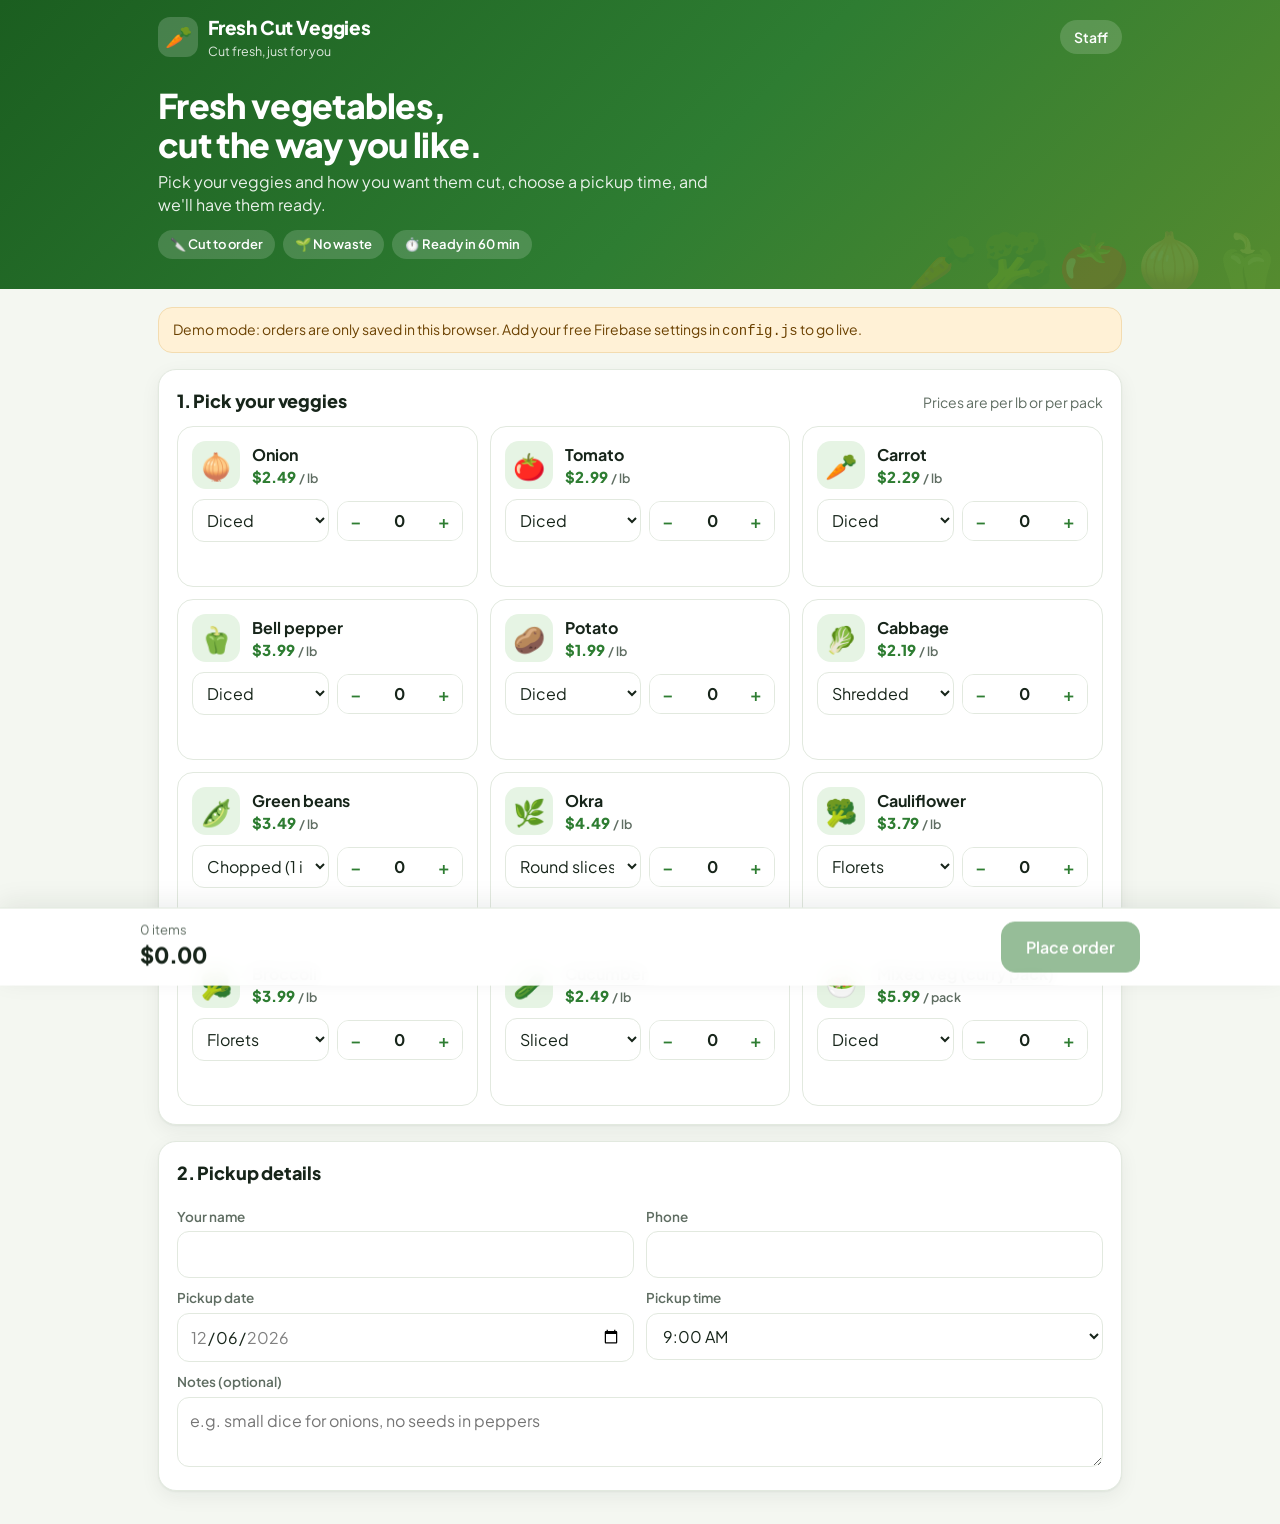
==== commit 6e82a3cc: "Pickup time shows only allowed slots; errors shown next to Place order" ====
--- a/index.html
+++ b/index.html
@@ -8,7 +8,7 @@
 <link rel="preconnect" href="https://fonts.googleapis.com">
 <link rel="preconnect" href="https://fonts.gstatic.com" crossorigin>
 <link href="https://fonts.googleapis.com/css2?family=Plus+Jakarta+Sans:wght@400;600;700;800&display=swap" rel="stylesheet">
-<link rel="stylesheet" href="style.css">
+<link rel="stylesheet" href="style.css?v=11">
 </head>
 <body>
 <header>
@@ -23,6 +23,7 @@
   </div>
 </header>
 <main>
+  <div id="loadErr" class="banner hidden">Something didn't load. Please refresh the page (on a computer: Ctrl+F5).</div>
   <div id="demo" class="banner hidden">Demo mode: orders are only saved in this browser. Add your free Firebase settings in <code>config.js</code> to go live.</div>
 
   <!-- ORDER FORM -->
@@ -40,8 +41,9 @@
       </div>
       <div class="row">
         <div><label for="date">Pickup date</label><input id="date" type="date"></div>
-        <div><label for="time">Pickup time</label><input id="time" type="time" step="900"></div>
+        <div><label for="time">Pickup time</label><select id="time"></select></div>
       </div>
+      <div class="muted" id="timeNote" style="margin-top:6px"></div>
       <label for="notes">Notes (optional)</label>
       <textarea id="notes" maxlength="300" placeholder="e.g. small dice for onions, no seeds in peppers"></textarea>
     </div>
@@ -78,14 +80,15 @@
 
 <div class="cartbar" id="cartbar">
   <div class="in">
-    <div><div class="sum" id="count">0 items</div><div class="amt" id="total">$0.00</div></div>
+    <div><div class="sum" id="count">0 items</div><div class="amt" id="total">$0.00</div><div class="err" id="barErr"></div></div>
     <button class="primary big" id="submit" disabled>Place order</button>
   </div>
 </div>
 
+<script>addEventListener("error", () => document.getElementById("loadErr").classList.remove("hidden"));</script>
 <script type="module">
-import * as S from "./store.js";
-import { SHOP } from "./config.js";
+import * as S from "./store.js?v=11";
+import { SHOP } from "./config.js?v=11";
 
 const $ = id => document.getElementById(id);
 const LABEL = { new: "Received", prepping: "Being cut", ready: "Ready for pickup", done: "Picked up", cancelled: "Cancelled" };
@@ -102,7 +105,38 @@
 const today = new Date();
 const max = new Date(); max.setDate(max.getDate() + SHOP.maxDaysAhead);
 $("date").min = S.todayStr(today); $("date").max = S.todayStr(max); $("date").value = S.todayStr(today);
-$("time").min = SHOP.openTime; $("time").max = SHOP.closeTime;
+// Pickup times: only slots customers can actually choose (shop hours, every 15 min, enough time to cut).
+const z2 = n => String(n).padStart(2, "0");
+const toMin = t => { const [h, m] = t.split(":").map(Number); return h * 60 + m; };
+const niceTime = m => new Date(2000, 0, 1, Math.floor(m / 60), m % 60).toLocaleTimeString([], { hour: "numeric", minute: "2-digit" });
+function slotsFor(date) {
+  const out = [], now = new Date();
+  for (let m = toMin(SHOP.openTime); m <= toMin(SHOP.closeTime); m += 15) {
+    const v = `${z2(Math.floor(m / 60))}:${z2(m % 60)}`;
+    if (new Date(`${date}T${v}`) - now >= SHOP.minLeadMinutes * 60000) out.push([v, niceTime(m)]);
+  }
+  return out;
+}
+function fillTimes() {
+  let slots = slotsFor($("date").value);
+  $("timeNote").textContent = "";
+  if (!slots.length && $("date").value === S.todayStr()) {
+    const t = new Date(); t.setDate(t.getDate() + 1);
+    $("date").value = S.todayStr(t);
+    slots = slotsFor($("date").value);
+    $("timeNote").textContent = "No more pickup times today, so we've picked tomorrow for you.";
+  }
+  const sel = $("time"), prev = sel.value;
+  sel.innerHTML = "";
+  if (!slots.length) { const o = document.createElement("option"); o.value = ""; o.textContent = "No times available"; sel.appendChild(o); return; }
+  slots.forEach(([v, label]) => { const o = document.createElement("option"); o.value = v; o.textContent = label; sel.appendChild(o); });
+  if (slots.some(s => s[0] === prev)) sel.value = prev;
+}
+$("date").onchange = () => { fillTimes(); showErr(""); };
+$("time").onchange = () => showErr("");
+fillTimes();
+setInterval(fillTimes, 60000); // drop times that have become too soon while the page is open
+function showErr(t) { $("err").textContent = t; $("barErr").textContent = t; }
 
 // restore customer's details
 try { const me = JSON.parse(localStorage.getItem("cv_me") || "{}"); $("name").value = me.name || ""; $("phone").value = me.phone || ""; } catch {}
@@ -195,13 +229,13 @@
   if (!date || !time) return "Please choose a pickup date and time.";
   if (time < SHOP.openTime || time > SHOP.closeTime) return `Pickup time must be between ${SHOP.openTime} and ${SHOP.closeTime}.`;
   const when = new Date(`${date}T${time}`);
-  if (when - new Date() < SHOP.minLeadMinutes * 60000) return `Please give us at least ${SHOP.minLeadMinutes} minutes to cut your order.`;
+  if (when - new Date() < SHOP.minLeadMinutes * 60000) { fillTimes(); return `That time is too soon – please pick another pickup time (we need ${SHOP.minLeadMinutes} minutes to cut).`; }
   return null;
 }
 
 $("submit").onclick = async () => {
   const e = validate();
-  $("err").textContent = e || "";
+  showErr(e || "");
   if (e) { $("err").scrollIntoView({ block: "center", behavior: "smooth" }); return; }
   $("submit").disabled = true; $("submit").textContent = "Sending…";
   const items = cartItems();
@@ -220,7 +254,7 @@
     location.hash = id;
     showStatus(id);
   } catch (err) {
-    $("err").textContent = "Couldn't send your order. Please try again or call the store.";
+    showErr("Couldn't send your order. Please try again or call the store.");
     $("submit").disabled = false; $("submit").textContent = "Place order";
   }
 };
--- a/style.css
+++ b/style.css
@@ -76,6 +76,7 @@
 .cartbar.show{transform:none}
 .cartbar .in{max-width:1000px;margin:0 auto;display:flex;align-items:center;justify-content:space-between;gap:12px}
 .cartbar .sum{font-size:13px;color:var(--muted)}
+.cartbar .err{margin:2px 0 0;font-size:13px;max-width:60vw}
 .cartbar .amt{font-size:22px;font-weight:800;color:var(--ink);letter-spacing:-.01em}
 
 /* bill / summary */
